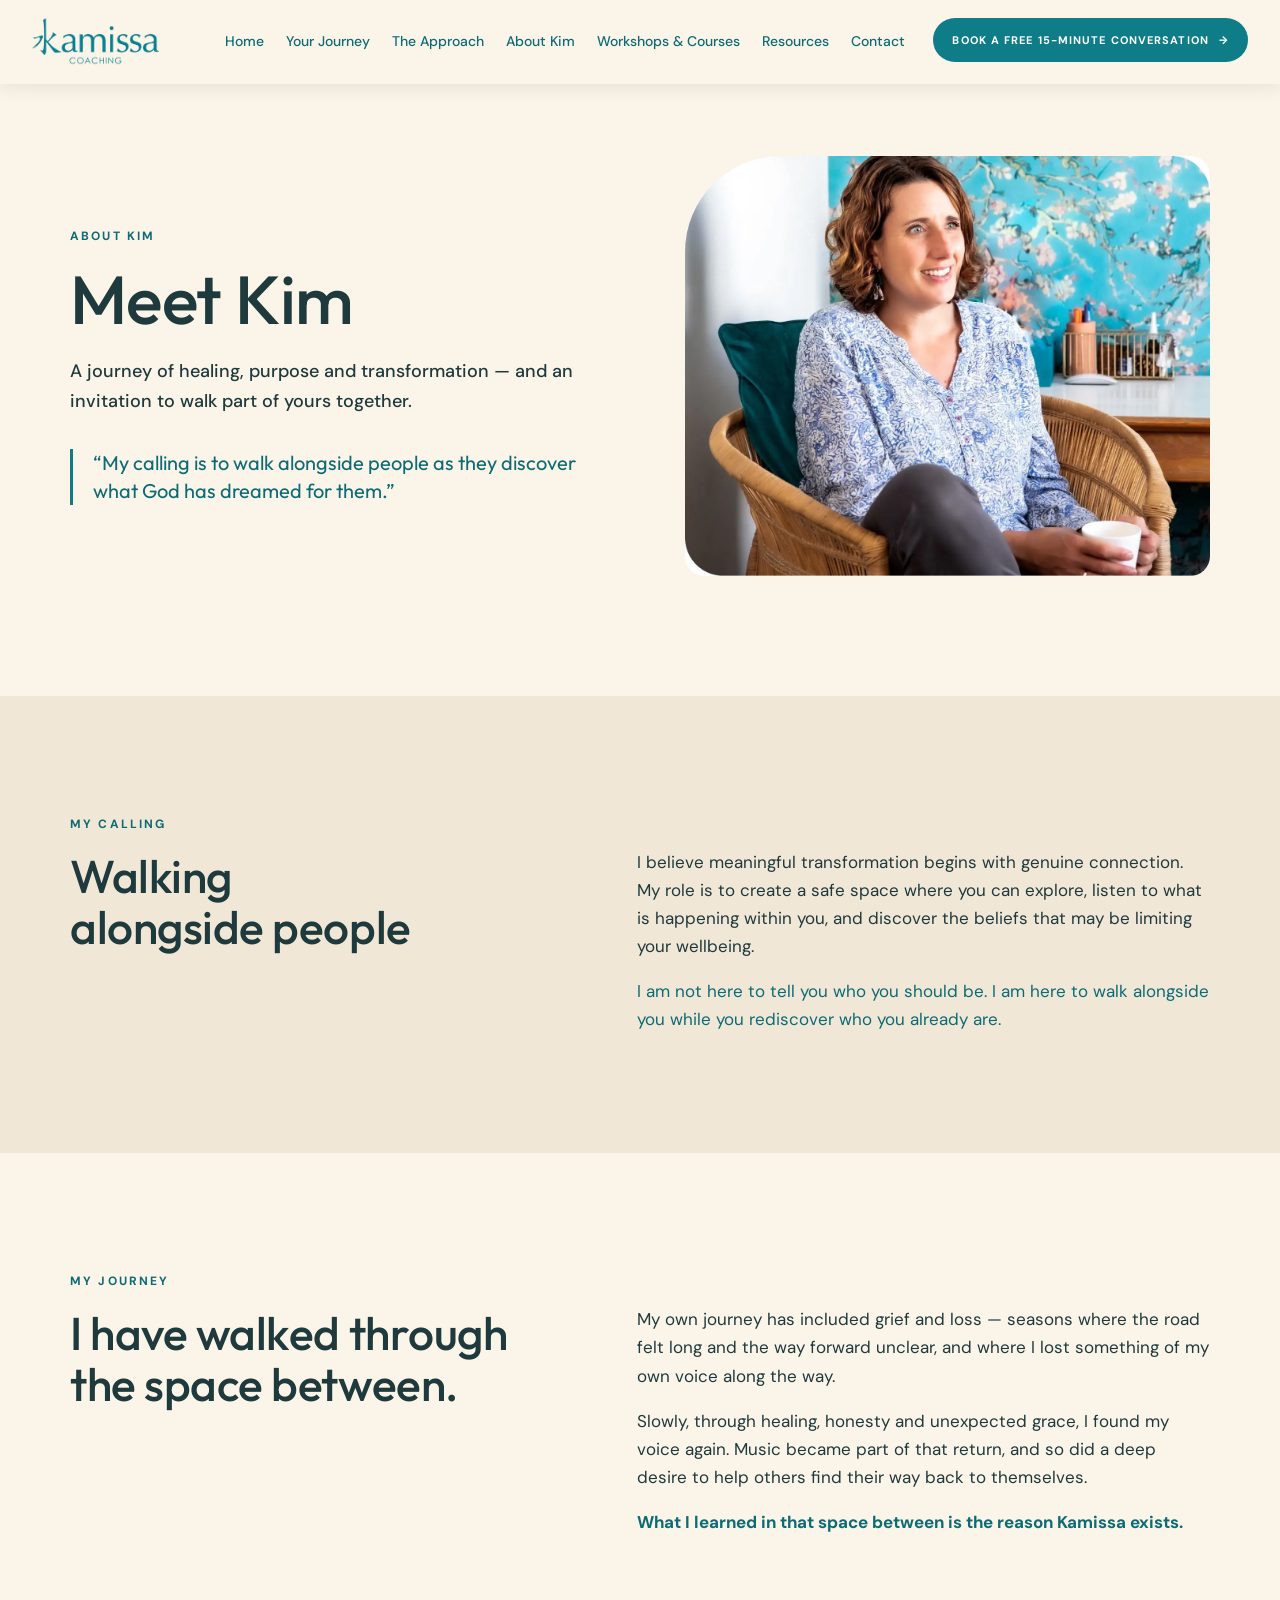
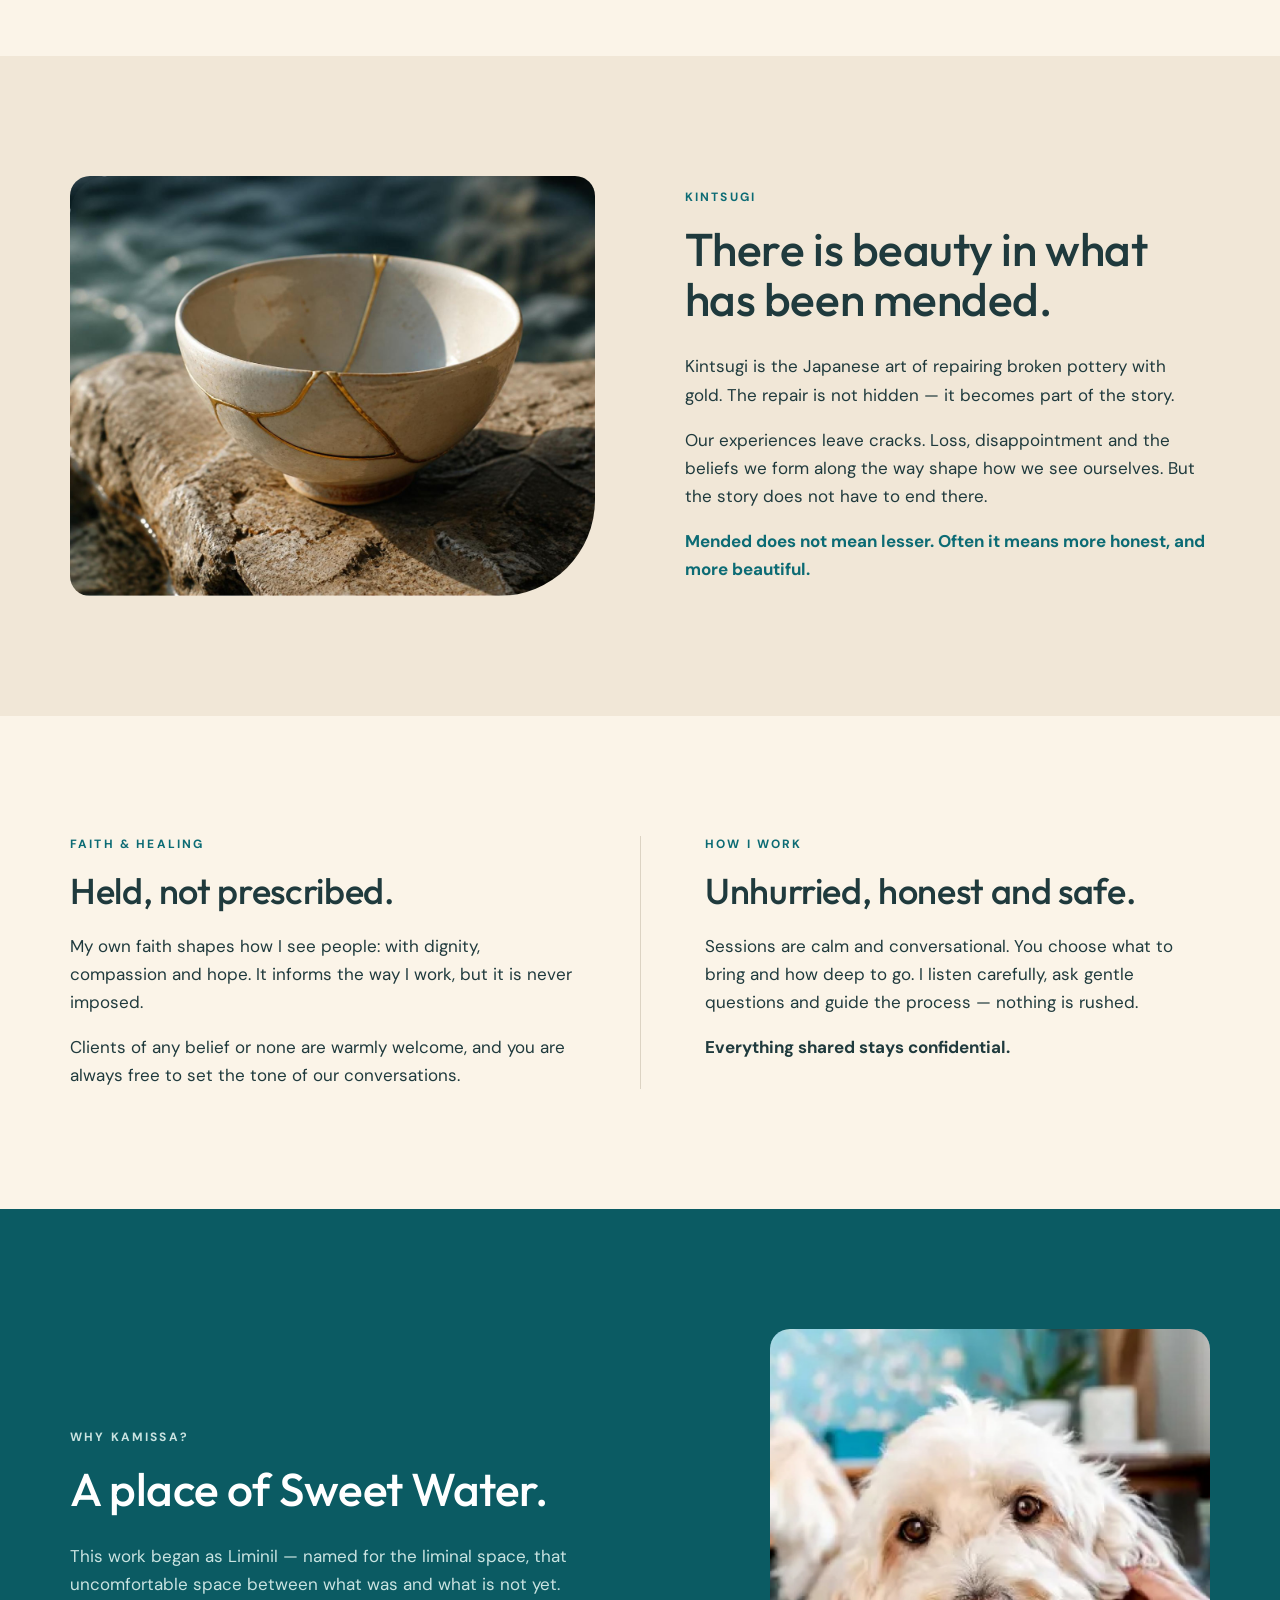
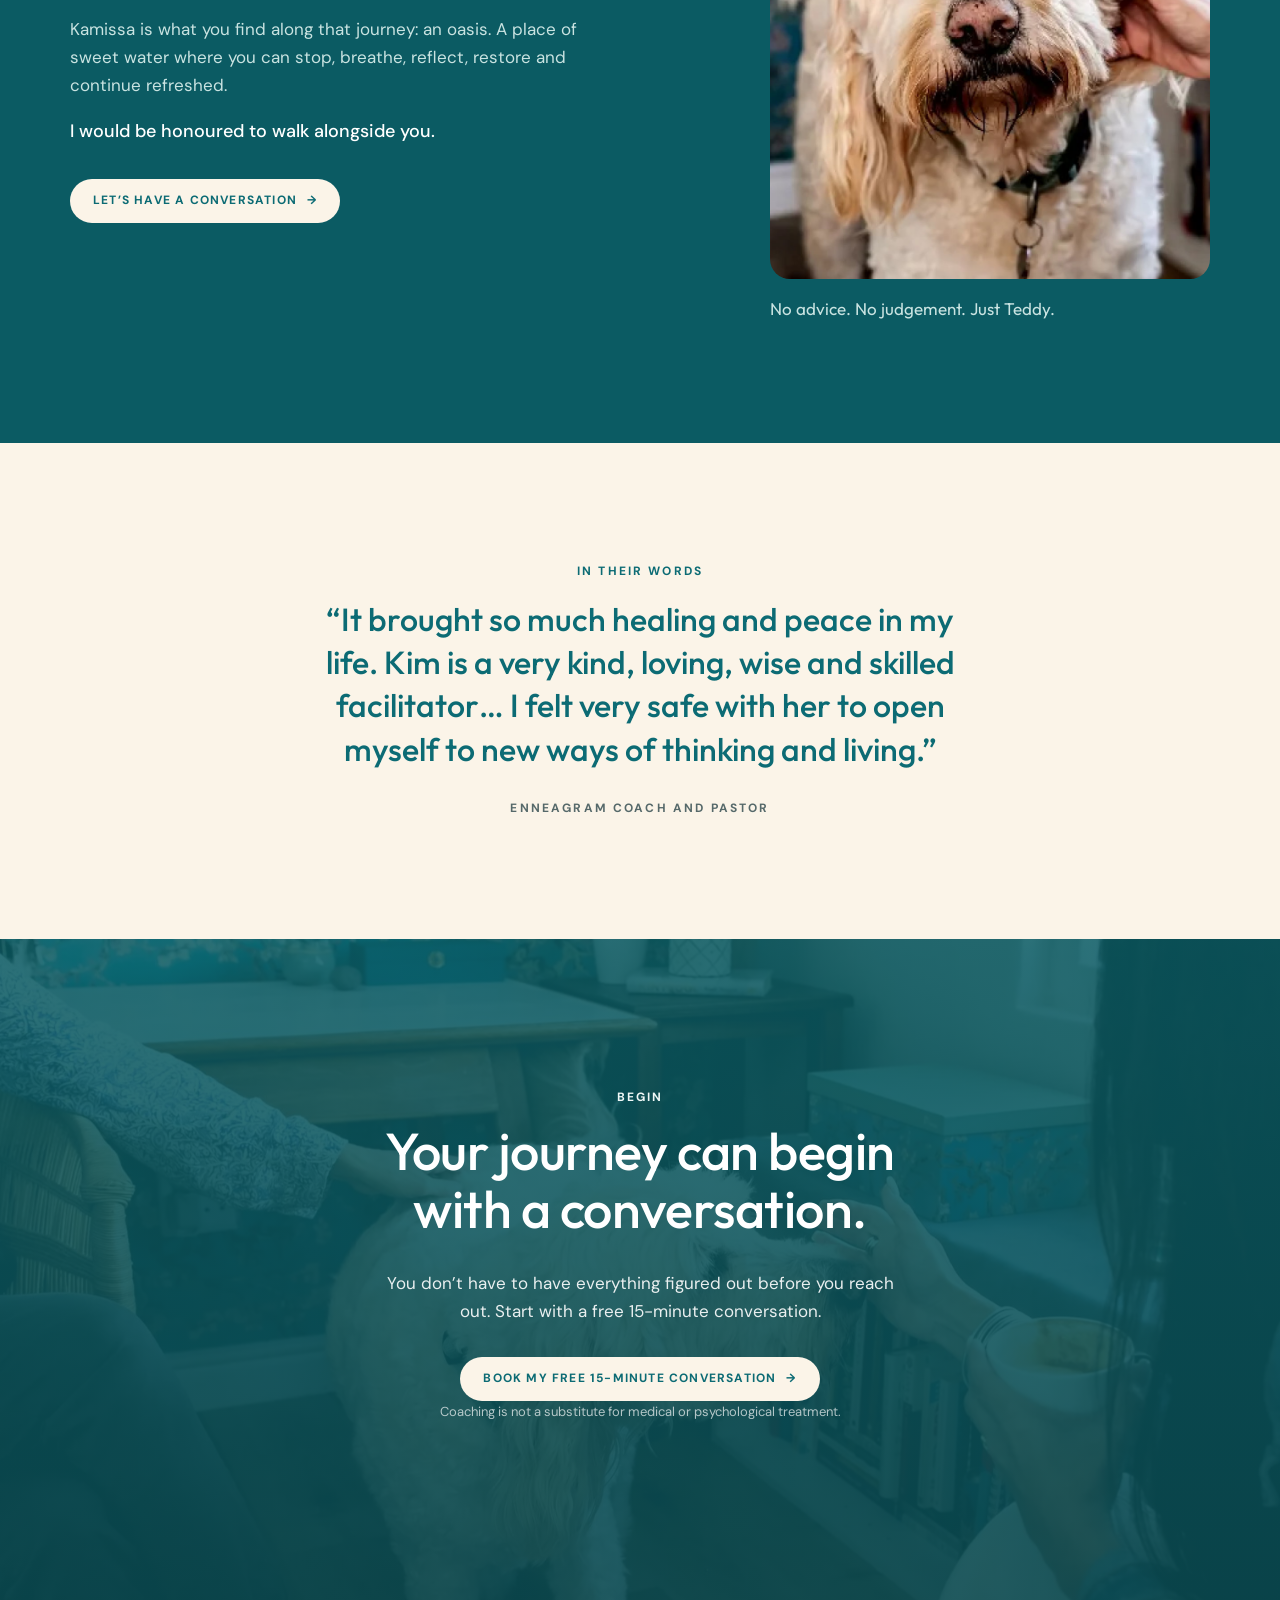
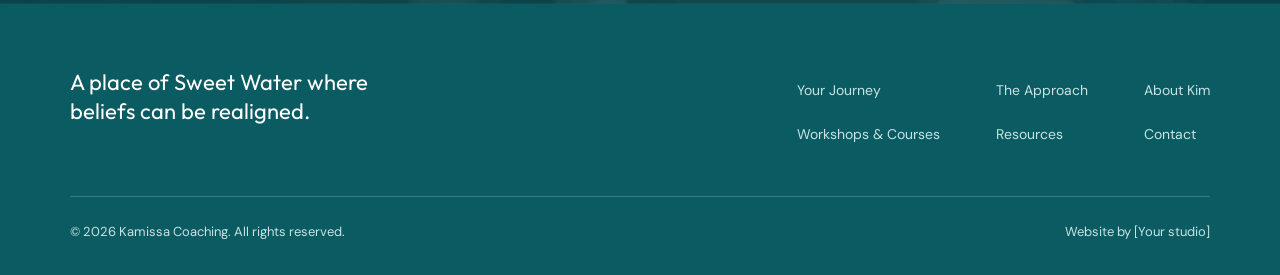
==== about-kim.html @ 9b120ee9 "Build Kamissa Coaching static site Mobile-first static site in plain HTML, CSS and vanilla JS: - ind" ====
<!doctype html>
<html lang="en-ZA">
<head>
  <meta charset="utf-8">
  <meta name="viewport" content="width=device-width, initial-scale=1">
  <title>Meet Kim | Kamissa Coaching</title>
  <meta name="description" content="Meet Kim, founder of Kamissa Coaching: a journey of healing, purpose and transformation, and an invitation to walk part of yours together.">
  <meta name="theme-color" content="#0F7D87">

  <!-- Open Graph (swap og:url and og:image for absolute URLs once the site is live) -->
  <meta property="og:type" content="profile">
  <meta property="og:site_name" content="Kamissa Coaching">
  <meta property="og:title" content="Meet Kim | Kamissa Coaching">
  <meta property="og:description" content="A journey of healing, purpose and transformation, and an invitation to walk part of yours together.">
  <meta property="og:url" content="https://www.example.com/about-kim.html">
  <meta property="og:image" content="https://www.example.com/images/kim-seated.jpg">
  <meta property="og:locale" content="en_ZA">

  <link rel="icon" href="images/favicon.svg" type="image/svg+xml">

  <link rel="preconnect" href="https://fonts.googleapis.com">
  <link rel="preconnect" href="https://fonts.gstatic.com" crossorigin>
  <link rel="stylesheet" href="https://fonts.googleapis.com/css2?family=DM+Sans:opsz,wght@9..40,400;9..40,500;9..40,700&family=Outfit:wght@500;600&display=swap">

  <link rel="stylesheet" href="css/styles.css">
  <script src="js/main.js" defer></script>
</head>
<body>
  <a class="skip-link" href="#main">Skip to content</a>

  <!-- ============ Header (always solid on inner pages) ============ -->
  <header class="site-header site-header--solid" data-header>
    <div class="site-header__inner">
      <a class="logo" href="index.html" aria-label="Kamissa Coaching – home">
        <img class="logo__img" src="images/kamissa-logo.png" alt="Kamissa Coaching" width="600" height="227">
      </a>

      <button class="nav-toggle" type="button" aria-expanded="false" aria-controls="site-nav" data-nav-toggle>
        <span class="visually-hidden">Menu</span>
        <span class="nav-toggle__bars" aria-hidden="true"></span>
      </button>

      <nav class="site-nav" id="site-nav" aria-label="Main" data-nav>
        <ul class="site-nav__list">
          <li><a href="index.html">Home</a></li>
          <li><a href="index.html#journey">Your Journey</a></li>
          <li><a href="qec.html">The Approach</a></li>
          <li><a href="about-kim.html" aria-current="page">About Kim</a></li>
          <li><a href="index.html#workshops">Workshops &amp; Courses</a></li>
          <li><a href="index.html#resources">Resources</a></li>
          <li><a href="#contact">Contact</a></li>
        </ul>
        <a class="btn btn--primary site-nav__cta" href="#book" data-book>Book a free 15-minute conversation <span class="btn__arrow" aria-hidden="true">→</span></a>
      </nav>
    </div>
  </header>

  <main id="main" tabindex="-1">

    <!-- ============ 1. Intro ============ -->
    <section class="section section--cream page-intro" aria-labelledby="page-title">
      <div class="container split split--media-right">
        <figure class="media media--landscape media--corner-tl">
          <img src="images/kim-seated.jpg" alt="Kim, founder of Kamissa Coaching, sitting in a rattan chair and smiling, holding a cup" width="1328" height="1063" fetchpriority="high" decoding="async">
        </figure>
        <div class="split__text">
          <p class="eyebrow">About Kim</p>
          <h1 class="page-title" id="page-title">Meet Kim</h1>
          <p class="text-lead">A journey of healing, purpose and transformation — and an invitation to walk part of yours together.</p>
          <blockquote class="pullquote pullquote--spaced">
            <p>“My calling is to walk alongside people as they discover what God has dreamed for them.”</p>
          </blockquote>
        </div>
      </div>
    </section>

    <!-- ============ 2. My Calling ============ -->
    <section class="section section--sand" id="calling" aria-labelledby="calling-title">
      <div class="container statement reveal">
        <div>
          <p class="eyebrow">My Calling</p>
          <h2 id="calling-title">Walking alongside people</h2>
        </div>
        <div class="statement__body">
          <p>I believe meaningful transformation begins with genuine connection. My role is to create a safe space where you can explore, listen to what is happening within you, and discover the beliefs that may be limiting your wellbeing.</p>
          <p class="text-teal">I am not here to tell you who you should be. I am here to walk alongside you while you rediscover who you already are.</p>
        </div>
      </div>
    </section>

    <!-- ============ 3. My Journey ============ -->
    <section class="section section--cream" id="my-journey" aria-labelledby="my-journey-title">
      <div class="container statement reveal">
        <div>
          <p class="eyebrow">My Journey</p>
          <h2 id="my-journey-title">I have walked through the space between.</h2>
        </div>
        <div class="statement__body">
          <p>My own journey has included grief and loss — seasons where the road felt long and the way forward unclear, and where I lost something of my own voice along the way.</p>
          <p>Slowly, through healing, honesty and unexpected grace, I found my voice again. Music became part of that return, and so did a deep desire to help others find their way back to themselves.</p>
          <p class="text-teal text-strong">What I learned in that space between is the reason Kamissa exists.</p>
        </div>
      </div>
    </section>

    <!-- ============ 4. Kintsugi ============ -->
    <section class="section section--sand" id="kintsugi" aria-labelledby="kintsugi-title">
      <div class="container split">
        <figure class="media media--landscape media--corner-br reveal">
          <img src="images/kintsugi-bowl.jpg" alt="A cream ceramic bowl repaired with golden kintsugi seams, resting on rock" width="1328" height="1063" loading="lazy" decoding="async">
        </figure>
        <div class="split__text reveal">
          <p class="eyebrow">Kintsugi</p>
          <h2 id="kintsugi-title">There is beauty in what has been mended.</h2>
          <p>Kintsugi is the Japanese art of repairing broken pottery with gold. The repair is not hidden — it becomes part of the story.</p>
          <p>Our experiences leave cracks. Loss, disappointment and the beliefs we form along the way shape how we see ourselves. But the story does not have to end there.</p>
          <p class="text-teal text-strong">Mended does not mean lesser. Often it means more honest, and more beautiful.</p>
        </div>
      </div>
    </section>

    <!-- ============ 5. Faith & Healing / How I Work ============ -->
    <section class="section section--cream" id="how-i-work" aria-label="Faith and how I work">
      <div class="container duo">
        <article class="duo__item reveal" aria-labelledby="faith-title">
          <p class="eyebrow">Faith &amp; Healing</p>
          <h2 id="faith-title">Held, not prescribed.</h2>
          <p>My own faith shapes how I see people: with dignity, compassion and hope. It informs the way I work, but it is never imposed.</p>
          <p>Clients of any belief or none are warmly welcome, and you are always free to set the tone of our conversations.</p>
        </article>
        <article class="duo__item reveal" aria-labelledby="work-title">
          <p class="eyebrow">How I Work</p>
          <h2 id="work-title">Unhurried, honest and safe.</h2>
          <p>Sessions are calm and conversational. You choose what to bring and how deep to go. I listen carefully, ask gentle questions and guide the process — nothing is rushed.</p>
          <p class="text-strong">Everything shared stays confidential.</p>
        </article>
      </div>
    </section>

    <!-- ============ 6. Why Kamissa? ============ -->
    <section class="section section--teal-dark" id="why-kamissa" aria-labelledby="why-title">
      <div class="container split split--media-right">
        <figure class="teddy-figure reveal">
          <div class="media media--portrait">
            <img src="images/teddy.jpg" alt="Teddy, a calm cream-coloured Goldendoodle" width="1200" height="1232" loading="lazy" decoding="async">
          </div>
          <figcaption>No advice. No judgement. Just Teddy.</figcaption>
        </figure>
        <div class="split__text reveal">
          <p class="eyebrow eyebrow--light">Why Kamissa?</p>
          <h2 id="why-title">A place of Sweet Water.</h2>
          <p>This work began as Liminil — named for the liminal space, that uncomfortable space between what was and what is not yet.</p>
          <p>Kamissa is what you find along that journey: an oasis. A place of sweet water where you can stop, breathe, reflect, restore and continue refreshed.</p>
          <p class="text-lead">I would be honoured to walk alongside you.</p>
          <a class="btn btn--secondary" href="#book" data-book>Let’s have a conversation <span class="btn__arrow" aria-hidden="true">→</span></a>
        </div>
      </div>
    </section>

    <!-- ============ 7. Testimonials ============ -->
    <section class="section section--cream" id="testimonials" aria-labelledby="testimonials-title">
      <div class="container container--narrow testimonials reveal" data-testimonials>
        <h2 class="eyebrow" id="testimonials-title">In their words</h2>
        <figure class="testimonial">
          <blockquote>
            <p>“It brought so much healing and peace in my life. Kim is a very kind, loving, wise and skilled facilitator… I felt very safe with her to open myself to new ways of thinking and living.”</p>
          </blockquote>
          <figcaption>Enneagram coach and pastor</figcaption>
        </figure>
      </div>
    </section>

    <!-- ============ 8. Final CTA ============ -->
    <section class="cta" id="contact" aria-labelledby="cta-title">
      <div class="cta__bg">
        <img src="images/cta-bg.jpg" alt="" width="3840" height="1570" loading="lazy" decoding="async">
      </div>
      <div class="container container--narrow cta__content reveal" id="book">
        <p class="eyebrow eyebrow--light">Begin</p>
        <h2 id="cta-title">Your journey can begin with a conversation.</h2>
        <p>You don’t have to have everything figured out before you reach out. Start with a free 15-minute conversation.</p>
        <a class="btn btn--secondary" href="#book" data-book>Book my free 15-minute conversation <span class="btn__arrow" aria-hidden="true">→</span></a>
        <p class="cta__note">Coaching is not a substitute for medical or psychological treatment.</p>
      </div>
    </section>
  </main>

  <!-- ============ Footer ============ -->
  <footer class="site-footer">
    <div class="container">
      <div class="site-footer__top">
        <p class="site-footer__tagline">A place of Sweet Water where beliefs can be realigned.</p>
        <nav class="site-footer__nav" aria-label="Footer">
          <ul>
            <li><a href="index.html#journey">Your Journey</a></li>
            <li><a href="index.html#workshops">Workshops &amp; Courses</a></li>
          </ul>
          <ul>
            <li><a href="qec.html">The Approach</a></li>
            <li><a href="index.html#resources">Resources</a></li>
          </ul>
          <ul>
            <li><a href="about-kim.html" aria-current="page">About Kim</a></li>
            <li><a href="#contact">Contact</a></li>
          </ul>
        </nav>
      </div>
      <div class="site-footer__bottom">
        <p>© 2026 Kamissa Coaching. All rights reserved.</p>
        <p>Website by [Your studio]</p>
      </div>
    </div>
  </footer>
</body>
</html>
---- css/styles.css ----
/* ==========================================================================
   Kamissa Coaching – styles
   Mobile-first. Breakpoints: 640px (sm), 900px (md), 1200px (lg).
   ========================================================================== */

/* ---------- 1. Design tokens ---------- */
:root {
  /* Brand */
  --teal: #0F7D87;
  --teal-dark: #0B5B63;
  --teal-deep: #0A4A51;
  --teal-ink: #0C6B74;        /* teal for text on light backgrounds (AA on cream + sand) */
  --cream: #FBF4E8;
  --sand: #F1E7D7;
  --sand-line: #DCD3C3;
  --ink: #1F3A3D;
  --muted: #56696A;           /* darkened from #6B7F80 to pass AA on cream + sand */
  --white: #FFFFFF;
  --on-teal: #EFF8F7;         /* softer white that still passes AA on --teal */
  --on-dark: #C9E3E1;         /* pale text on --teal-dark / --teal-deep */

  /* Type */
  --font-head: "Outfit", system-ui, sans-serif;
  --font-body: "DM Sans", system-ui, sans-serif;
  --fs-body: 1rem;
  --fs-small: 0.875rem;
  --fs-h1: clamp(2.375rem, 1.5rem + 4vw, 4.25rem);
  --fs-h2: clamp(1.875rem, 1.4rem + 2vw, 2.875rem);
  --fs-h3: 1.25rem;

  /* Layout */
  --max-w: 1140px;
  --gutter: 20px;
  --section-y: 72px;
  --header-h: 72px;
  --radius: 20px;
  --radius-xl: 96px;

  --shadow: 0 6px 24px rgb(15 52 56 / 0.08);
  --ease: cubic-bezier(0.22, 0.61, 0.36, 1);
}

@media (min-width: 640px) {
  :root { --gutter: 32px; --fs-body: 1.0625rem; }
}
@media (min-width: 900px) {
  :root { --section-y: 104px; --header-h: 84px; }
}
@media (min-width: 1200px) {
  :root { --section-y: 120px; }
}

/* ---------- 2. Base ---------- */
*,
*::before,
*::after { box-sizing: border-box; }

html {
  -webkit-text-size-adjust: 100%;
  scroll-padding-top: var(--header-h);
}
@media (prefers-reduced-motion: no-preference) {
  html { scroll-behavior: smooth; }
}

body {
  margin: 0;
  background: var(--cream);
  color: var(--ink);
  font-family: var(--font-body);
  font-size: var(--fs-body);
  line-height: 1.65;
  -webkit-font-smoothing: antialiased;
  overflow-x: hidden;
}
body.is-locked { overflow: hidden; }

h1, h2, h3, p, ol, ul, figure, blockquote { margin: 0; }
ol, ul { padding: 0; list-style: none; }

h1, h2, h3 {
  font-family: var(--font-head);
  font-weight: 500;
  line-height: 1.1;
  letter-spacing: -0.01em;
}
h2 { font-size: var(--fs-h2); margin-bottom: 0.6em; text-wrap: balance; }
h3 { font-size: var(--fs-h3); font-weight: 600; }

p + p { margin-top: 1em; }

img { display: block; max-width: 100%; height: auto; }

a { color: inherit; }

:focus-visible {
  outline: 3px solid var(--teal);
  outline-offset: 3px;
  border-radius: 4px;
}
.section--teal :focus-visible,
.section--teal-dark :focus-visible,
.hero :focus-visible,
.cta :focus-visible,
.site-footer :focus-visible { outline-color: var(--cream); }

main:focus { outline: none; }

.visually-hidden {
  position: absolute;
  width: 1px; height: 1px;
  overflow: hidden;
  clip: rect(0 0 0 0);
  white-space: nowrap;
}

.skip-link {
  position: absolute;
  top: 8px; left: 8px;
  z-index: 100;
  padding: 12px 18px;
  background: var(--teal-deep);
  color: var(--white);
  border-radius: 999px;
  transform: translateY(-160%);
  transition: transform 0.2s var(--ease);
}
.skip-link:focus { transform: none; }

/* ---------- 3. Layout helpers ---------- */
.container {
  width: min(100% - 2 * var(--gutter), var(--max-w));
  margin-inline: auto;
}
.container--narrow { max-width: 780px; }

.section { padding-block: var(--section-y); }
.section--cream { background: var(--cream); }
.section--sand { background: var(--sand); }
.section--teal { background: var(--teal); color: var(--white); }
.section--teal-dark { background: var(--teal-dark); color: var(--white); }
.section--teal p,
.section--teal li { color: var(--on-teal); }
.section--teal-dark p { color: var(--on-dark); }

/* Two-column split; stacks on mobile with the media first */
.split {
  display: grid;
  gap: 44px;
  align-items: center;
}
.split__text { max-width: 520px; }
.split__text > .btn { margin-top: 32px; }

@media (min-width: 900px) {
  .split { grid-template-columns: 1fr 1fr; gap: clamp(56px, 7vw, 104px); }
  .split--media-right > :first-child { order: 2; }
  .split--even { align-items: start; }
}

.section-head { margin-bottom: 48px; }
.section-head h2 { margin-bottom: 0; }
.section-head__aside { margin-top: 16px; color: var(--teal-ink); max-width: 320px; }
@media (min-width: 900px) {
  .section-head { margin-bottom: 64px; }
  .section-head--split {
    display: flex;
    justify-content: space-between;
    align-items: flex-end;
    gap: 40px;
  }
  .section-head__aside { margin-top: 0; text-align: right; }
}

/* ---------- 4. Typography helpers ---------- */
.eyebrow {
  display: block;
  margin-bottom: 18px;
  font-family: var(--font-body);
  font-size: 0.75rem;
  font-weight: 700;
  line-height: 1.4;
  letter-spacing: 0.18em;
  text-transform: uppercase;
  color: var(--teal-ink);
}
.section--teal .eyebrow--light,
.eyebrow--light { color: var(--on-teal); }
.section--teal-dark .eyebrow--light { color: var(--on-dark); }

.text-strong { font-weight: 700; }
.text-teal { color: var(--teal-ink); }
.text-lead { font-size: 1.125rem; font-weight: 500; }
.section--teal-dark .text-lead,
.section--teal-dark .text-strong { color: var(--white); }

/* ---------- 5. Buttons ---------- */
.btn {
  display: inline-flex;
  align-items: center;
  justify-content: center;
  gap: 10px;
  min-height: 44px;
  padding: 12px 22px;
  border: 1px solid transparent;
  border-radius: 999px;
  font-family: var(--font-body);
  font-size: 0.75rem;
  font-weight: 700;
  line-height: 1.3;
  letter-spacing: 0.1em;
  text-transform: uppercase;
  text-decoration: none;
  text-align: center;
  transition: background-color 0.2s var(--ease), color 0.2s var(--ease), box-shadow 0.2s var(--ease);
}
.btn__arrow { transition: transform 0.2s var(--ease); }
.btn:hover .btn__arrow { transform: translateX(3px); }

.btn--primary { background: var(--teal); color: var(--white); }
.btn--primary:hover { background: var(--teal-dark); }

.btn--secondary { background: var(--cream); color: var(--teal-ink); }
.btn--secondary:hover { background: var(--white); box-shadow: var(--shadow); }

.btn-row { display: flex; flex-wrap: wrap; gap: 12px; }

/* ---------- 6. Media / image placeholders ---------- */
.media {
  position: relative;
  overflow: hidden;
  border-radius: var(--radius);
  background: linear-gradient(135deg, var(--sand-line), #c9d9d6);
}
.media img { width: 100%; height: 100%; object-fit: cover; }
.media--portrait { aspect-ratio: 4 / 5; }
.media--landscape { aspect-ratio: 5 / 4; }
.media--wide { aspect-ratio: 4 / 3; }
.media--square { aspect-ratio: 1; }
.media--corner-tl { border-top-left-radius: var(--radius-xl); }
.media--corner-br { border-bottom-right-radius: var(--radius-xl); }
.media--corner-bl { border-bottom-left-radius: var(--radius-xl); }
.media--mono img { filter: grayscale(1); }

/* JS adds .is-missing when an image file isn't there yet */
.is-missing > img { visibility: hidden; }
.media.is-missing::after {
  content: attr(data-missing);
  position: absolute;
  inset: 0;
  display: grid;
  place-items: center;
  padding: 16px;
  font-size: var(--fs-small);
  color: var(--teal-deep);
  opacity: 0.6;
}

/* ---------- 7. Header & navigation ---------- */
.site-header {
  position: fixed;
  inset: 0 0 auto;
  z-index: 50;
  color: var(--white);
  transition: background-color 0.3s var(--ease), box-shadow 0.3s var(--ease), color 0.3s var(--ease);
}
.site-header.is-solid,
.site-header--solid,
.site-header.is-open {
  background: var(--cream);
  color: var(--teal-ink);
  box-shadow: 0 2px 18px rgb(15 52 56 / 0.1);
}

.site-header__inner {
  display: flex;
  align-items: center;
  justify-content: space-between;
  gap: 24px;
  height: var(--header-h);
  width: min(100% - 2 * var(--gutter), 1280px);
  margin-inline: auto;
}

.logo {
  display: inline-flex;
  align-items: center;
  min-height: 44px;
  flex-shrink: 0;
}
.logo__img {
  width: auto;
  height: 40px;
  transition: filter 0.3s var(--ease);
}
/* White logo while the header is transparent over the home hero */
.site-header:not(.is-solid, .is-open, .site-header--solid) .logo__img {
  filter: brightness(0) invert(1);
}
@media (min-width: 900px) {
  .logo__img { height: 48px; }
}

/* Toggle (mobile) */
.nav-toggle {
  display: grid;
  place-items: center;
  width: 48px;
  height: 48px;
  margin-right: -8px;
  padding: 0;
  border: 0;
  background: none;
  color: inherit;
  cursor: pointer;
}
.nav-toggle__bars,
.nav-toggle__bars::before,
.nav-toggle__bars::after {
  display: block;
  width: 24px;
  height: 2px;
  border-radius: 2px;
  background: currentColor;
  transition: transform 0.25s var(--ease), background-color 0.25s;
}
.nav-toggle__bars { position: relative; }
.nav-toggle__bars::before,
.nav-toggle__bars::after { content: ""; position: absolute; left: 0; }
.nav-toggle__bars::before { top: -7px; }
.nav-toggle__bars::after { top: 7px; }
.nav-toggle[aria-expanded="true"] .nav-toggle__bars { background: transparent; }
.nav-toggle[aria-expanded="true"] .nav-toggle__bars::before { transform: translateY(7px) rotate(45deg); }
.nav-toggle[aria-expanded="true"] .nav-toggle__bars::after { transform: translateY(-7px) rotate(-45deg); }

/* Mobile menu panel */
.site-nav {
  position: fixed;
  inset: var(--header-h) 0 0;
  display: flex;
  flex-direction: column;
  gap: 28px;
  padding: 24px var(--gutter) 40px;
  overflow-y: auto;
  background: var(--cream);
  color: var(--ink);
  visibility: hidden;
  opacity: 0;
  transform: translateY(-12px);
  transition: opacity 0.25s var(--ease), transform 0.25s var(--ease), visibility 0s 0.25s;
}
.site-nav.is-open {
  visibility: visible;
  opacity: 1;
  transform: none;
  transition: opacity 0.25s var(--ease), transform 0.25s var(--ease);
}
.site-nav__list a {
  display: block;
  padding: 14px 0;
  border-bottom: 1px solid var(--sand-line);
  font-family: var(--font-head);
  font-size: 1.375rem;
  font-weight: 500;
  text-decoration: none;
}
.site-nav__list a:hover { color: var(--teal-ink); }
.site-nav__cta { align-self: flex-start; }

/* Desktop nav needs ~1180px for seven links + CTA, so it switches at 1280px */
@media (min-width: 1280px) {
  .nav-toggle { display: none; }

  .site-nav {
    position: static;
    flex-direction: row;
    align-items: center;
    gap: 28px;
    padding: 0;
    overflow: visible;
    background: none;
    color: inherit;
    visibility: visible;
    opacity: 1;
    transform: none;
    transition: none;
  }
  .site-nav__list { display: flex; gap: 22px; }
  .site-nav__list a {
    position: relative;
    padding: 12px 0;
    border: 0;
    font-family: var(--font-body);
    font-size: 0.875rem;
    white-space: nowrap;
  }
  .site-nav__list a::after {
    content: "";
    position: absolute;
    left: 0; right: 0; bottom: 8px;
    height: 1px;
    background: currentColor;
    transform: scaleX(0);
    transition: transform 0.2s var(--ease);
  }
  .site-nav__list a:hover { color: inherit; }
  .site-nav__list a:hover::after { transform: scaleX(1); }
  .site-nav__cta { padding-inline: 18px; font-size: 0.6875rem; white-space: nowrap; }
}

/* ---------- 8. Hero ---------- */
.hero {
  position: relative;
  isolation: isolate;
  display: flex;
  align-items: flex-end;
  min-height: max(85svh, 600px);
  padding: calc(var(--header-h) + 40px) 0 64px;
  color: var(--white);
  background: var(--teal-deep);
}
.hero__bg { position: absolute; inset: 0; z-index: -1; }
.hero__bg img { width: 100%; height: 100%; object-fit: cover; object-position: 60% center; }
.hero__bg::after {
  content: "";
  position: absolute;
  inset: 0;
  background: linear-gradient(to top, rgb(10 74 81 / 0.94) 0%, rgb(10 74 81 / 0.72) 50%, rgb(10 74 81 / 0.35) 100%);
}
.hero__content > * { max-width: 600px; }
.hero__title { font-size: var(--fs-h1); margin-bottom: 24px; text-wrap: balance; }
.hero__lead { font-weight: 700; color: var(--white); }
.hero__body { margin-top: 12px; margin-bottom: 32px; color: rgb(255 255 255 / 0.88); }

@media (min-width: 900px) {
  .hero {
    align-items: center;
    min-height: clamp(640px, 100svh, 920px);
    padding-bottom: 80px;
  }
  .hero__bg::after {
    background: linear-gradient(100deg, rgb(10 74 81 / 0.9) 0%, rgb(10 74 81 / 0.6) 45%, rgb(10 74 81 / 0.1) 80%);
  }
  .hero__title { max-width: 640px; }
}

/* ---------- 9. Oasis ---------- */
.oasis__media { position: relative; margin-bottom: 28px; max-width: 460px; }
.oasis__caption {
  position: absolute;
  right: 16px;
  bottom: -28px;
  max-width: 190px;
  padding: 18px 20px;
  border-radius: 14px;
  background: var(--teal-dark);
  color: var(--white);
  font-family: var(--font-head);
  font-size: 1rem;
  line-height: 1.3;
  box-shadow: var(--shadow);
}
@media (min-width: 900px) {
  .split--oasis { grid-template-columns: 5fr 6fr; }
  .oasis__media { margin-bottom: 0; }
  .oasis__caption { right: -32px; }
}

/* ---------- 10. Recognition ---------- */
.section--teal h2,
.section--teal-dark h2 { color: var(--white); }

.question-list { counter-reset: q; }
.question-list li {
  position: relative;
  padding: 22px 0 22px 44px;
  border-top: 1px solid rgb(255 255 255 / 0.22);
  font-family: var(--font-head);
  font-size: 1.125rem;
  line-height: 1.4;
  color: var(--white);
  counter-increment: q;
}
.question-list li:last-child { border-bottom: 1px solid rgb(255 255 255 / 0.22); }
.question-list li::before {
  content: counter(q, decimal-leading-zero);
  position: absolute;
  left: 0;
  top: 22px;
  font-family: var(--font-body);
  font-size: 0.75rem;
  font-weight: 700;
  letter-spacing: 0.1em;
  color: var(--on-teal);
}
@media (min-width: 900px) {
  .split--recognition { grid-template-columns: 5fr 6fr; align-items: center; }
  .split--recognition h2 { max-width: 440px; }
}

/* ---------- 11. Journey ---------- */
.journey { display: grid; }
.journey__step { padding: 32px 0; border-top: 1px solid var(--sand-line); }
.journey__step:last-child { border-bottom: 1px solid var(--sand-line); }
.journey__num {
  display: block;
  margin-bottom: 20px;
  font-family: var(--font-head);
  font-size: 2.5rem;
  font-weight: 500;
  line-height: 1;
  color: var(--teal);
  opacity: 0.4;
}
.journey__step h3 { font-size: 1.5rem; margin-bottom: 10px; }
.journey__tag { color: var(--teal-ink); font-weight: 500; }
.journey__step p:not(.journey__tag) { color: var(--muted); }

@media (min-width: 900px) {
  .journey { grid-template-columns: repeat(3, 1fr); align-items: start; }
  .journey__step,
  .journey__step:last-child {
    padding: 40px clamp(24px, 3vw, 40px) 48px;
    border: 0;
    border-left: 1px solid var(--sand-line);
  }
  .journey__step:first-child { border-left: 0; padding-left: 0; }
  .journey__step:last-child { padding-right: 0; }
  .journey__step--raised {
    position: relative;
    margin-top: -28px;
    padding-top: 68px;
    background: var(--sand);
    border-left-color: transparent;
    border-radius: 0 0 var(--radius) var(--radius);
  }
  .journey__step--raised::before {
    content: "";
    position: absolute;
    inset: 0 0 auto;
    height: 10px;
    background: var(--sand-line);
  }
  .journey__step--raised + .journey__step { border-left-color: transparent; }
}

/* ---------- 12. Subconscious ---------- */
.layers { display: grid; gap: 36px; position: relative; }
.layers::before {
  content: "";
  position: absolute;
  left: 23px;
  top: 24px;
  bottom: 24px;
  border-left: 2px dotted var(--teal);
  opacity: 0.6;
}
.layers li {
  position: relative;
  display: flex;
  align-items: center;
  gap: 20px;
  font-family: var(--font-head);
  font-size: 1.25rem;
  color: var(--teal-ink);
}
.layers__num {
  display: grid;
  place-items: center;
  flex-shrink: 0;
  width: 48px;
  height: 48px;
  border-radius: 50%;
  background: var(--teal);
  color: var(--white);
  font-family: var(--font-body);
  font-size: 0.8125rem;
  font-weight: 700;
}
@media (min-width: 900px) {
  .layers { gap: 56px; align-self: center; justify-self: center; }
}

/* ---------- 13. Approach ---------- */
.approach__intro { max-width: 760px; margin-bottom: 48px; }
.steps {
  display: grid;
  margin-bottom: 40px;
  padding: 8px 24px;
  border-radius: var(--radius);
  background: var(--teal-deep);
}
.steps li { padding: 24px 0; border-top: 1px solid rgb(255 255 255 / 0.15); }
.steps li:first-child { border-top: 0; }
.steps__num {
  display: block;
  margin-bottom: 14px;
  font-family: var(--font-head);
  font-size: 1.75rem;
  line-height: 1;
  color: var(--white);
}
.steps h3 { margin-bottom: 6px; font-size: 1.0625rem; color: var(--white); }
.section--teal .steps p { color: var(--on-dark); font-size: 0.9375rem; }

@media (min-width: 640px) {
  .steps { grid-template-columns: 1fr 1fr; padding: 0; }
  .steps li { padding: 28px; border-top: 0; }
  .steps li:nth-child(even) { border-left: 1px solid rgb(255 255 255 / 0.15); }
  .steps li:nth-child(n + 3) { border-top: 1px solid rgb(255 255 255 / 0.15); }
}
@media (min-width: 900px) {
  .steps { grid-template-columns: repeat(4, 1fr); }
  .steps li:nth-child(n) { border-top: 0; border-left: 1px solid rgb(255 255 255 / 0.15); }
  .steps li:first-child { border-left: 0; }
}

/* ---------- 14. About ---------- */
.pullquote {
  margin: 8px 0 24px;
  padding-left: 20px;
  border-left: 3px solid var(--teal);
  font-family: var(--font-head);
  font-size: 1.25rem;
  line-height: 1.4;
  color: var(--teal-ink);
}

/* ---------- 15. Testimonials ---------- */
.testimonials { text-align: center; }
.testimonial blockquote {
  font-family: var(--font-head);
  font-size: clamp(1.375rem, 1.1rem + 1.2vw, 2rem);
  font-weight: 500;
  line-height: 1.35;
  color: var(--teal-ink);
  text-wrap: balance;
}
.testimonial figcaption {
  margin-top: 28px;
  font-size: 0.75rem;
  font-weight: 700;
  letter-spacing: 0.18em;
  text-transform: uppercase;
  color: var(--muted);
}
.testimonials__controls {
  display: flex;
  justify-content: center;
  gap: 12px;
  margin-top: 32px;
}
.testimonials__controls button {
  width: 44px;
  height: 44px;
  border: 1px solid var(--sand-line);
  border-radius: 50%;
  background: transparent;
  color: var(--teal-ink);
  font-size: 1rem;
  cursor: pointer;
}
.testimonials__controls button:hover { background: var(--sand); }

/* ---------- 16. Resources ---------- */
.cards { display: grid; gap: 16px; margin-bottom: 40px; }
.card {
  padding: 28px 24px;
  border: 1px solid var(--sand-line);
  border-radius: 14px;
  background: var(--cream);
}
.card__num {
  display: block;
  margin-bottom: 28px;
  font-size: 0.75rem;
  font-weight: 700;
  letter-spacing: 0.1em;
  color: var(--teal-ink);
}
.card h3 { margin-bottom: 8px; }
.card p { color: var(--muted); font-size: 0.9375rem; }
@media (min-width: 640px) {
  .cards { grid-template-columns: 1fr 1fr; }
}
@media (min-width: 900px) {
  .cards { grid-template-columns: repeat(4, 1fr); gap: 20px; }
}

/* ---------- 17. Final CTA ---------- */
.cta {
  position: relative;
  isolation: isolate;
  padding-block: calc(var(--section-y) * 1.25);
  color: var(--white);
  text-align: center;
  background: var(--teal-dark);
}
.cta__bg { position: absolute; inset: 0; z-index: -1; background: var(--teal-dark); }
.cta__bg img { width: 100%; height: 100%; object-fit: cover; }
.cta__bg::after {
  content: "";
  position: absolute;
  inset: 0;
  background: linear-gradient(rgb(11 91 99 / 0.86), rgb(10 74 81 / 0.9));
}
.cta h2 { font-size: clamp(2rem, 1.4rem + 2.6vw, 3.25rem); color: var(--white); text-wrap: balance; }
.cta__content > p:not(.eyebrow) { max-width: 520px; margin: 0 auto 32px; color: rgb(255 255 255 / 0.9); }
.cta .cta__note { margin: 28px auto 0; font-size: 0.8125rem; opacity: 0.75; }

/* ---------- 18. Footer ---------- */
.site-footer {
  padding: 64px 0 32px;
  background: var(--teal-dark);
  color: var(--on-dark);
  font-size: var(--fs-small);
}
.site-footer__top { display: grid; gap: 40px; padding-bottom: 40px; }
.site-footer__tagline {
  max-width: 340px;
  font-family: var(--font-head);
  font-size: 1.375rem;
  line-height: 1.3;
  color: var(--white);
}
.site-footer__nav { display: grid; grid-template-columns: repeat(auto-fit, minmax(140px, 1fr)); gap: 8px 24px; }
.site-footer__nav a {
  display: inline-flex;
  align-items: center;
  min-height: 44px;
  text-decoration: none;
}
.site-footer__nav a:hover { color: var(--white); text-decoration: underline; }
.site-footer__bottom {
  display: flex;
  flex-wrap: wrap;
  justify-content: space-between;
  gap: 8px 24px;
  padding-top: 24px;
  border-top: 1px solid rgb(255 255 255 / 0.18);
  font-size: 0.8125rem;
}
.site-footer__bottom p + p { margin-top: 0; }

@media (min-width: 900px) {
  .site-footer__top { grid-template-columns: 1fr auto; align-items: start; }
  .site-footer__nav { grid-template-columns: repeat(3, auto); gap: 0 56px; }
}

/* ---------- 19. Inner pages (about-kim.html) ---------- */
.page-intro { padding-top: calc(var(--header-h) + 40px); }
.page-title { font-size: var(--fs-h1); margin-bottom: 20px; }
.pullquote--spaced { margin: 32px 0 0; }

/* Heading on the left, copy on the right */
.statement { display: grid; gap: 8px; }
.statement h2 { margin-bottom: 0; max-width: 460px; }
.statement__body { max-width: 580px; margin-top: 16px; }
@media (min-width: 900px) {
  .statement { grid-template-columns: 5fr 6fr; gap: clamp(56px, 7vw, 104px); }
  .statement__body { margin-top: 0; padding-top: 32px; }
}

/* Two side-by-side text blocks */
.duo { display: grid; gap: 48px; }
.duo__item + .duo__item { padding-top: 48px; border-top: 1px solid var(--sand-line); }
.duo__item h2 { font-size: clamp(1.625rem, 1.3rem + 1.4vw, 2.25rem); }
@media (min-width: 900px) {
  .duo { grid-template-columns: 1fr 1fr; gap: 0; }
  .duo__item { padding-right: clamp(32px, 5vw, 72px); }
  .duo__item + .duo__item {
    padding: 0 0 0 clamp(32px, 5vw, 72px);
    border-top: 0;
    border-left: 1px solid var(--sand-line);
  }
}

.teddy-figure figcaption {
  margin-top: 16px;
  font-family: var(--font-head);
  font-size: 1.0625rem;
  color: var(--on-dark);
}
@media (min-width: 900px) {
  .page-intro { padding-top: calc(var(--header-h) + 72px); }
  .teddy-figure { max-width: 440px; justify-self: end; }
}

/* ---------- 20. QEC page (qec.html) ---------- */
.chips { display: flex; flex-wrap: wrap; gap: 10px; margin-top: 24px; }
.chips li {
  padding: 8px 16px;
  border: 1px solid var(--teal);
  border-radius: 999px;
  color: var(--teal-ink);
  font-size: 0.9375rem;
  font-weight: 500;
}

.quote-card {
  padding: clamp(32px, 5vw, 56px);
  border-radius: var(--radius) var(--radius-xl) var(--radius) var(--radius);
  background: var(--teal-dark);
  color: var(--white);
}
.quote-card blockquote {
  font-family: var(--font-head);
  font-size: clamp(1.5rem, 1.2rem + 1.4vw, 2.25rem);
  font-weight: 500;
  line-height: 1.25;
  text-wrap: balance;
}
.quote-card figcaption {
  margin-top: 24px;
  font-size: 0.75rem;
  font-weight: 700;
  letter-spacing: 0.18em;
  text-transform: uppercase;
  color: var(--on-dark);
}

.steps--detailed li > p + p { margin-top: 0.75em; }
.section--teal .steps__note { font-style: italic; color: var(--white); }
.steps__questions { margin-top: 10px; }
.section--teal .steps__questions li {
  position: relative;
  padding: 4px 0 4px 16px;
  border: 0;
  color: var(--on-dark);
  font-size: 0.9375rem;
}
.steps__questions li::before {
  content: "";
  position: absolute;
  left: 0;
  top: 0.95em;
  width: 6px;
  height: 6px;
  border-radius: 50%;
  background: var(--on-dark);
}

.pullquote__cite {
  margin-top: 8px;
  font-family: var(--font-body);
  font-size: 0.75rem;
  font-weight: 700;
  letter-spacing: 0.18em;
  text-transform: uppercase;
  color: var(--muted);
}
.pullquote--spaced + .btn { margin-top: 32px; }

.testimonial--long blockquote {
  font-size: clamp(1.0625rem, 0.95rem + 0.5vw, 1.3125rem);
  line-height: 1.55;
  text-wrap: pretty;
}

.video {
  overflow: hidden;
  aspect-ratio: 16 / 9;
  border-radius: var(--radius);
  background: var(--teal-deep);
}
.video iframe { display: block; width: 100%; height: 100%; border: 0; }

/* ---------- 21. Reveal on scroll (only when JS + motion allowed) ---------- */
@media (prefers-reduced-motion: no-preference) {
  .js-reveal .reveal {
    opacity: 0;
    transform: translateY(24px);
    transition: opacity 0.7s var(--ease), transform 0.7s var(--ease);
  }
  .js-reveal .reveal.is-visible { opacity: 1; transform: none; }
}
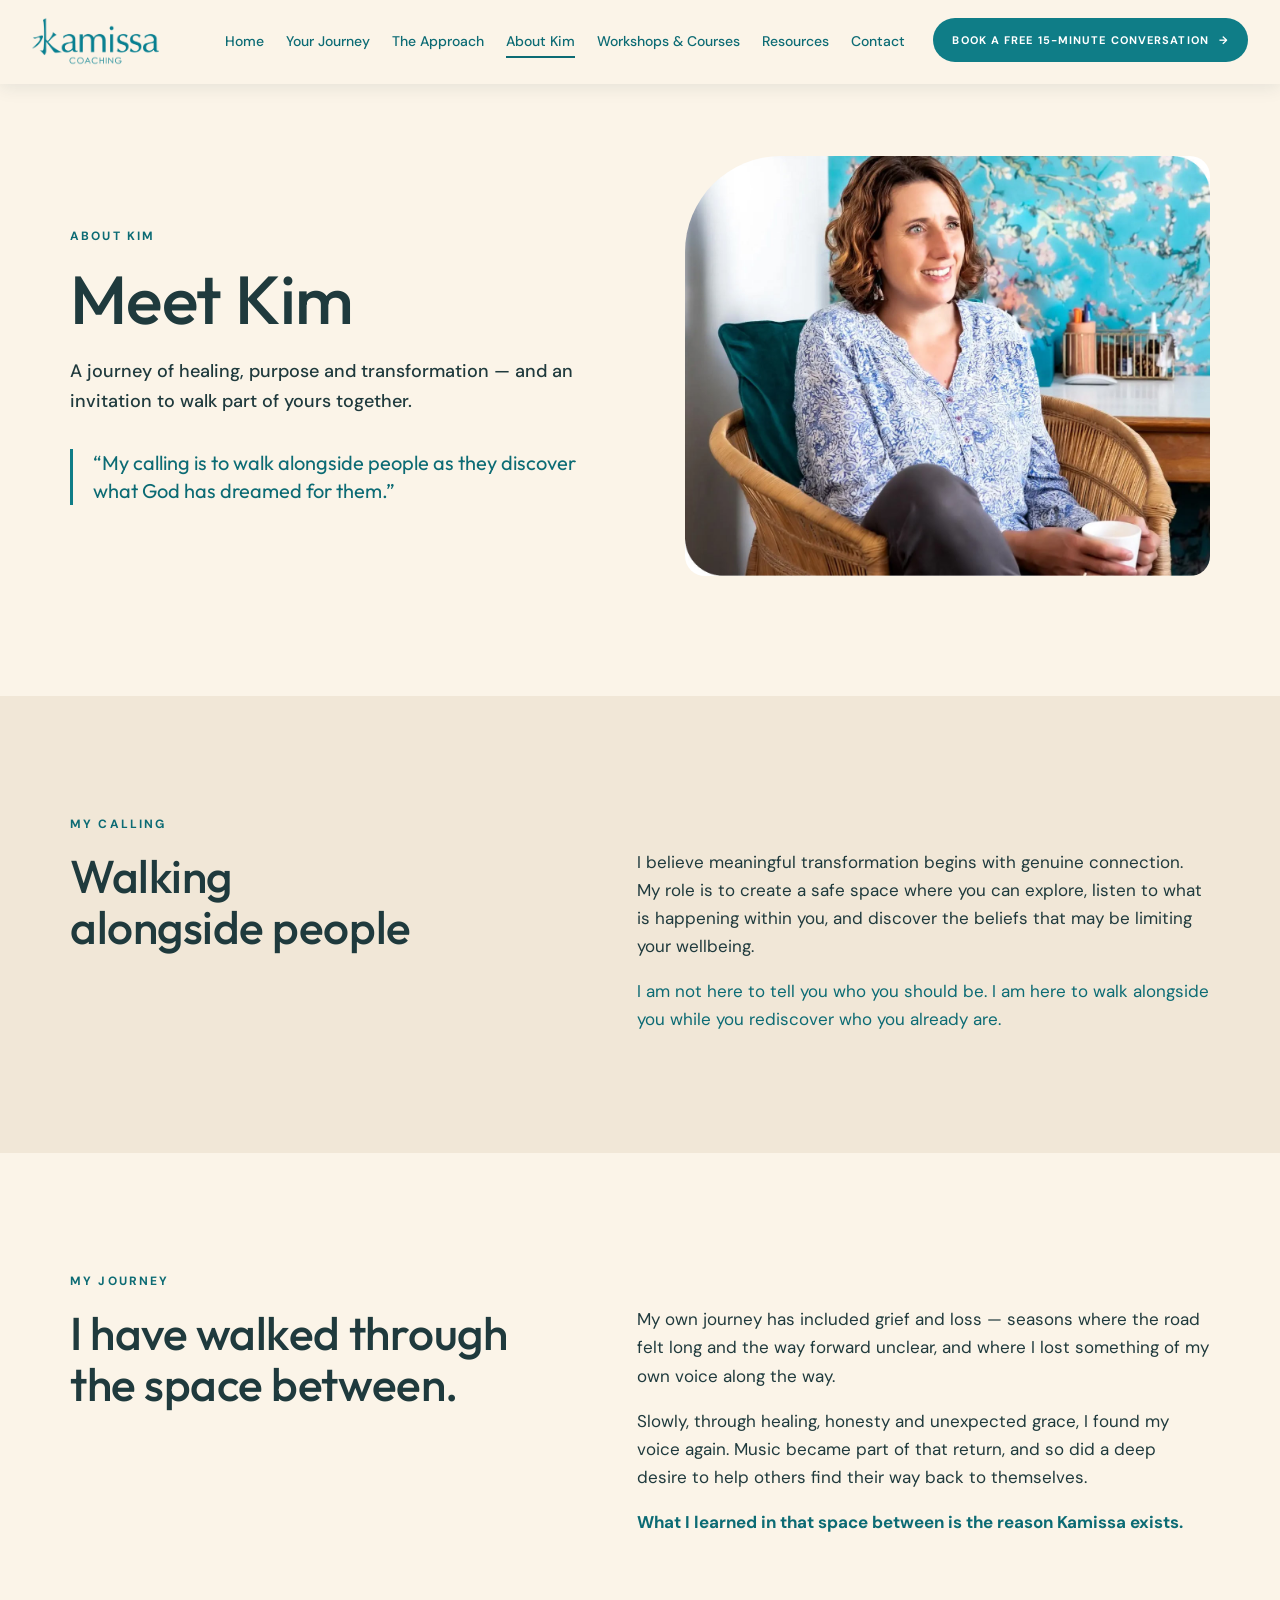
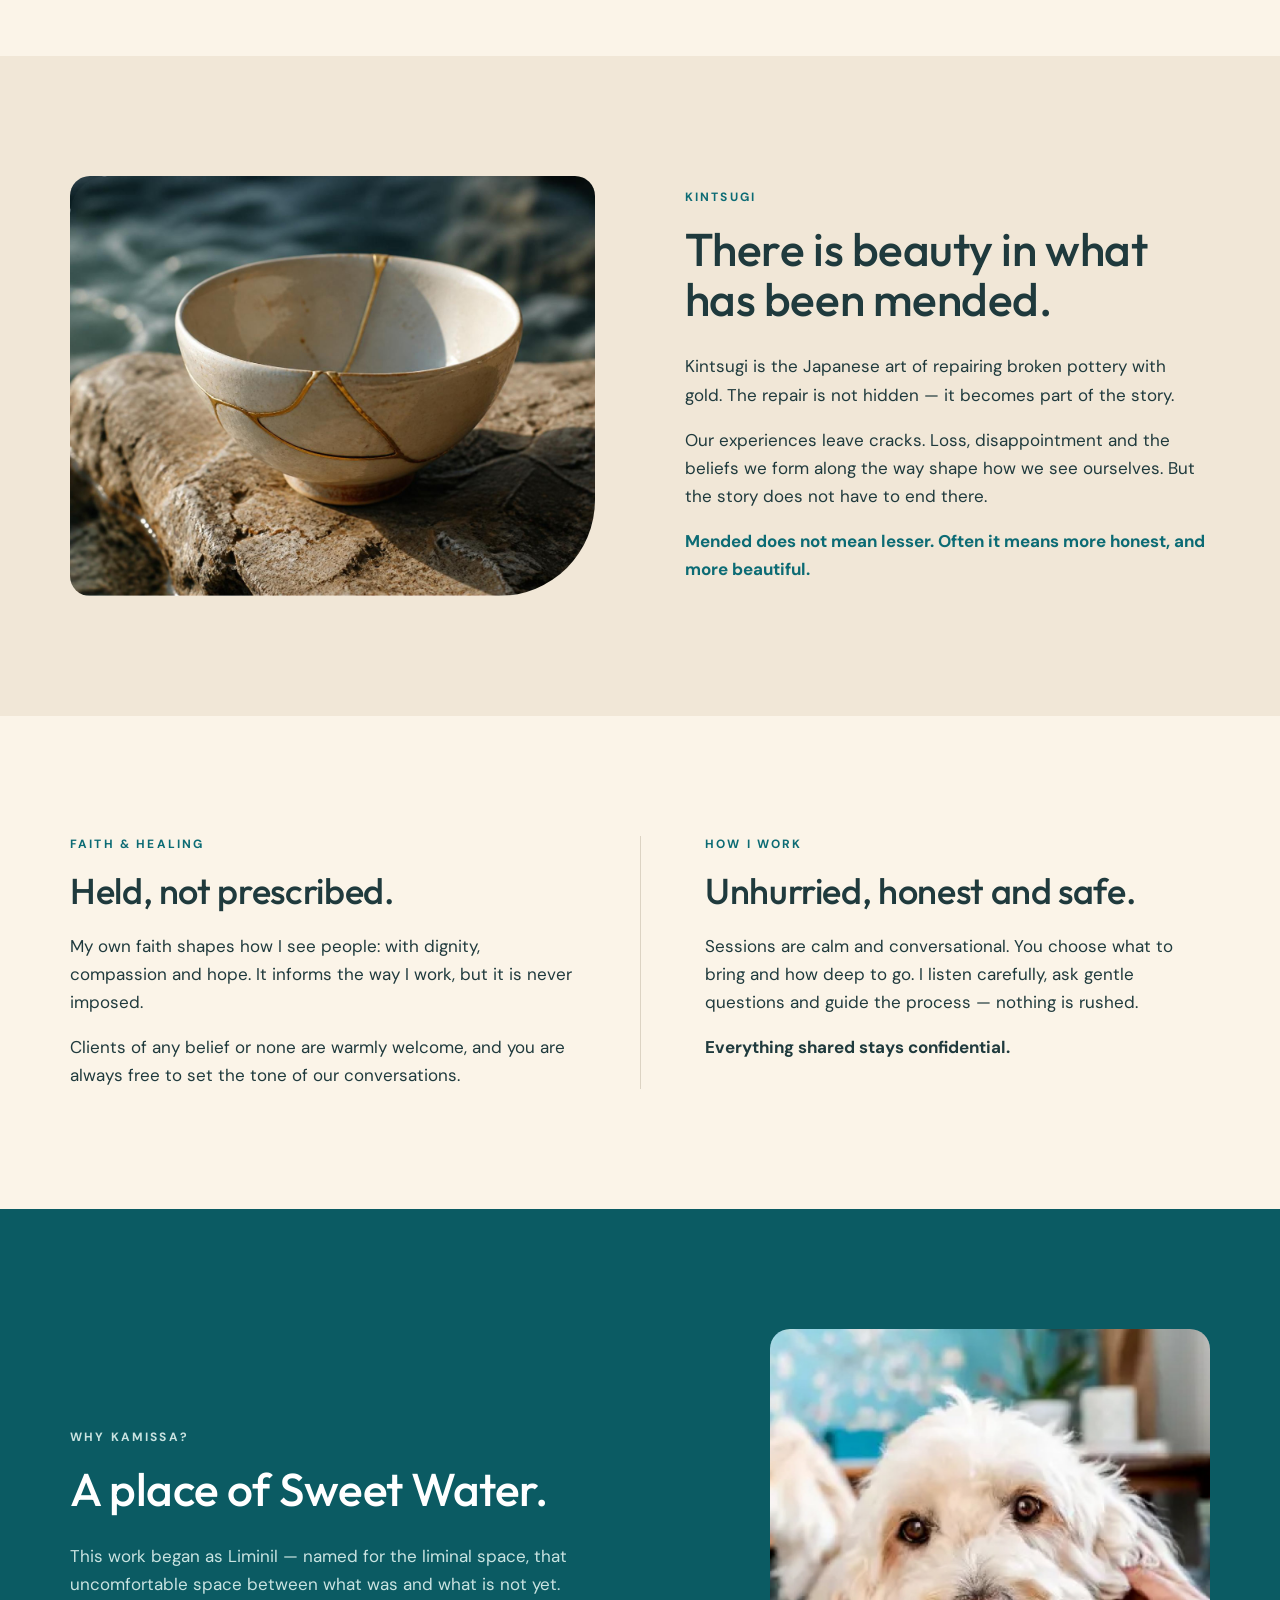
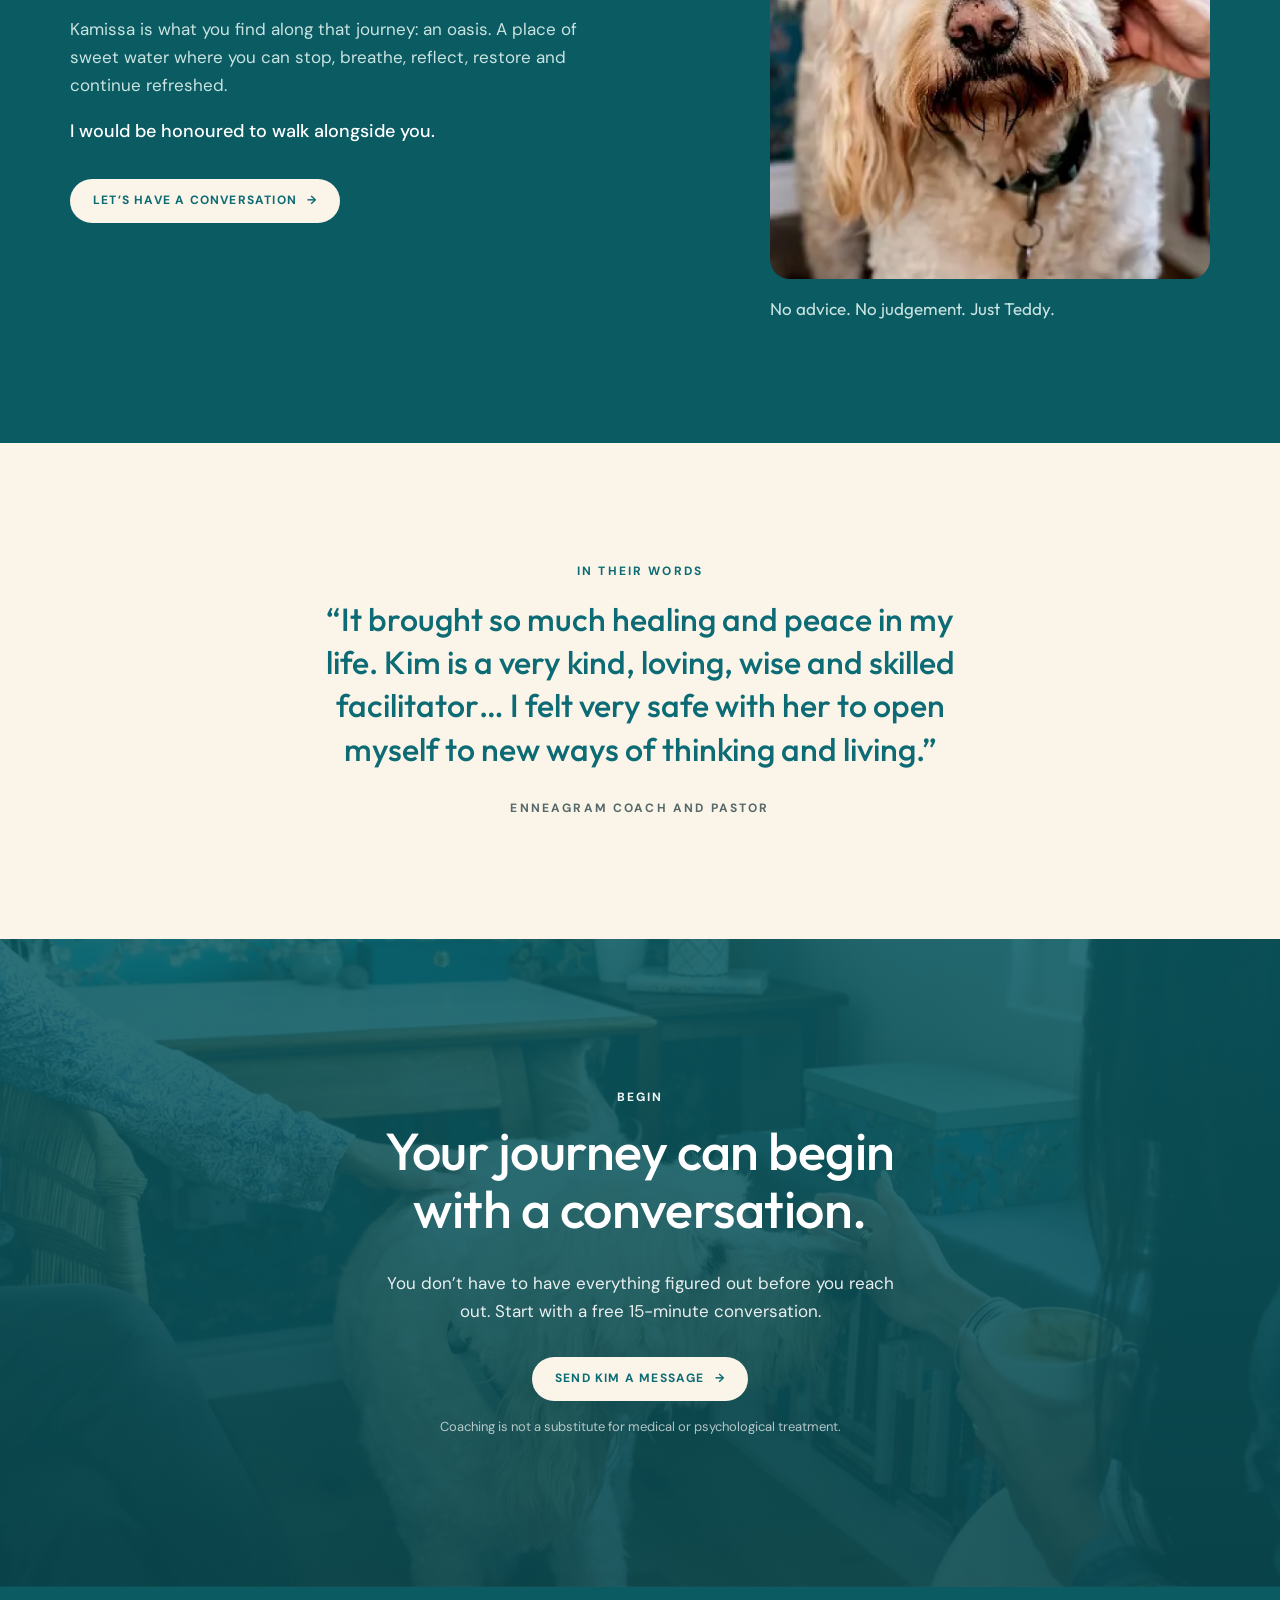
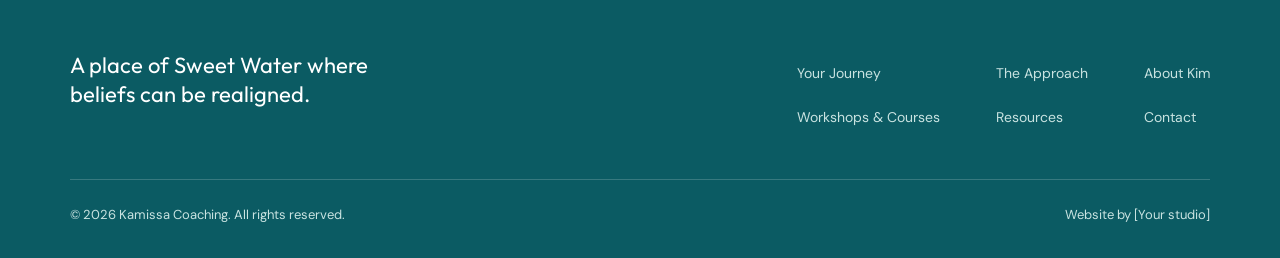
==== commit 9f8c1c06: "Turn CTA button into "Send Kim a message" email link - CTA button on all pages now links to mailto:c" ====
--- a/about-kim.html
+++ b/about-kim.html
@@ -179,7 +179,7 @@
         <p class="eyebrow eyebrow--light">Begin</p>
         <h2 id="cta-title">Your journey can begin with a conversation.</h2>
         <p>You don’t have to have everything figured out before you reach out. Start with a free 15-minute conversation.</p>
-        <a class="btn btn--secondary" href="#book" data-book>Book my free 15-minute conversation <span class="btn__arrow" aria-hidden="true">→</span></a>
+        <a class="btn btn--secondary" href="mailto:coaching@liminil.net">Send Kim a message <span class="btn__arrow" aria-hidden="true">→</span></a>
         <p class="cta__note">Coaching is not a substitute for medical or psychological treatment.</p>
       </div>
     </section>
--- a/css/styles.css
+++ b/css/styles.css
@@ -365,6 +365,20 @@
   text-decoration: none;
 }
 .site-nav__list a:hover { color: var(--teal-ink); }
+/* Active item: current page, or the home section in view (set by main.js) */
+.site-nav__list a[aria-current] {
+  display: flex;
+  align-items: center;
+  gap: 12px;
+  color: var(--teal-ink);
+}
+.site-nav__list a[aria-current]::before {
+  content: "";
+  width: 8px;
+  height: 8px;
+  border-radius: 50%;
+  background: var(--teal);
+}
 .site-nav__cta { align-self: flex-start; }
 
 /* Desktop nav needs ~1180px for seven links + CTA, so it switches at 1280px */
@@ -405,6 +419,11 @@
   }
   .site-nav__list a:hover { color: inherit; }
   .site-nav__list a:hover::after { transform: scaleX(1); }
+  .site-nav__list a[aria-current] { display: block; }
+  .site-nav__list a[aria-current]::before { content: none; }
+  .site-nav__list a[aria-current]::after { height: 2px; transform: scaleX(1); }
+  /* Stay white while the header is transparent over the home hero */
+  .site-header:not(.is-solid, .site-header--solid) .site-nav__list a[aria-current] { color: inherit; }
   .site-nav__cta { padding-inline: 18px; font-size: 0.6875rem; white-space: nowrap; }
 }
 
@@ -706,7 +725,7 @@
 }
 .cta h2 { font-size: clamp(2rem, 1.4rem + 2.6vw, 3.25rem); color: var(--white); text-wrap: balance; }
 .cta__content > p:not(.eyebrow) { max-width: 520px; margin: 0 auto 32px; color: rgb(255 255 255 / 0.9); }
-.cta .cta__note { margin: 28px auto 0; font-size: 0.8125rem; opacity: 0.75; }
+.cta__content > p.cta__note { margin: 15px auto 0; font-size: 0.8125rem; opacity: 0.75; }
 
 /* ---------- 18. Footer ---------- */
 .site-footer {
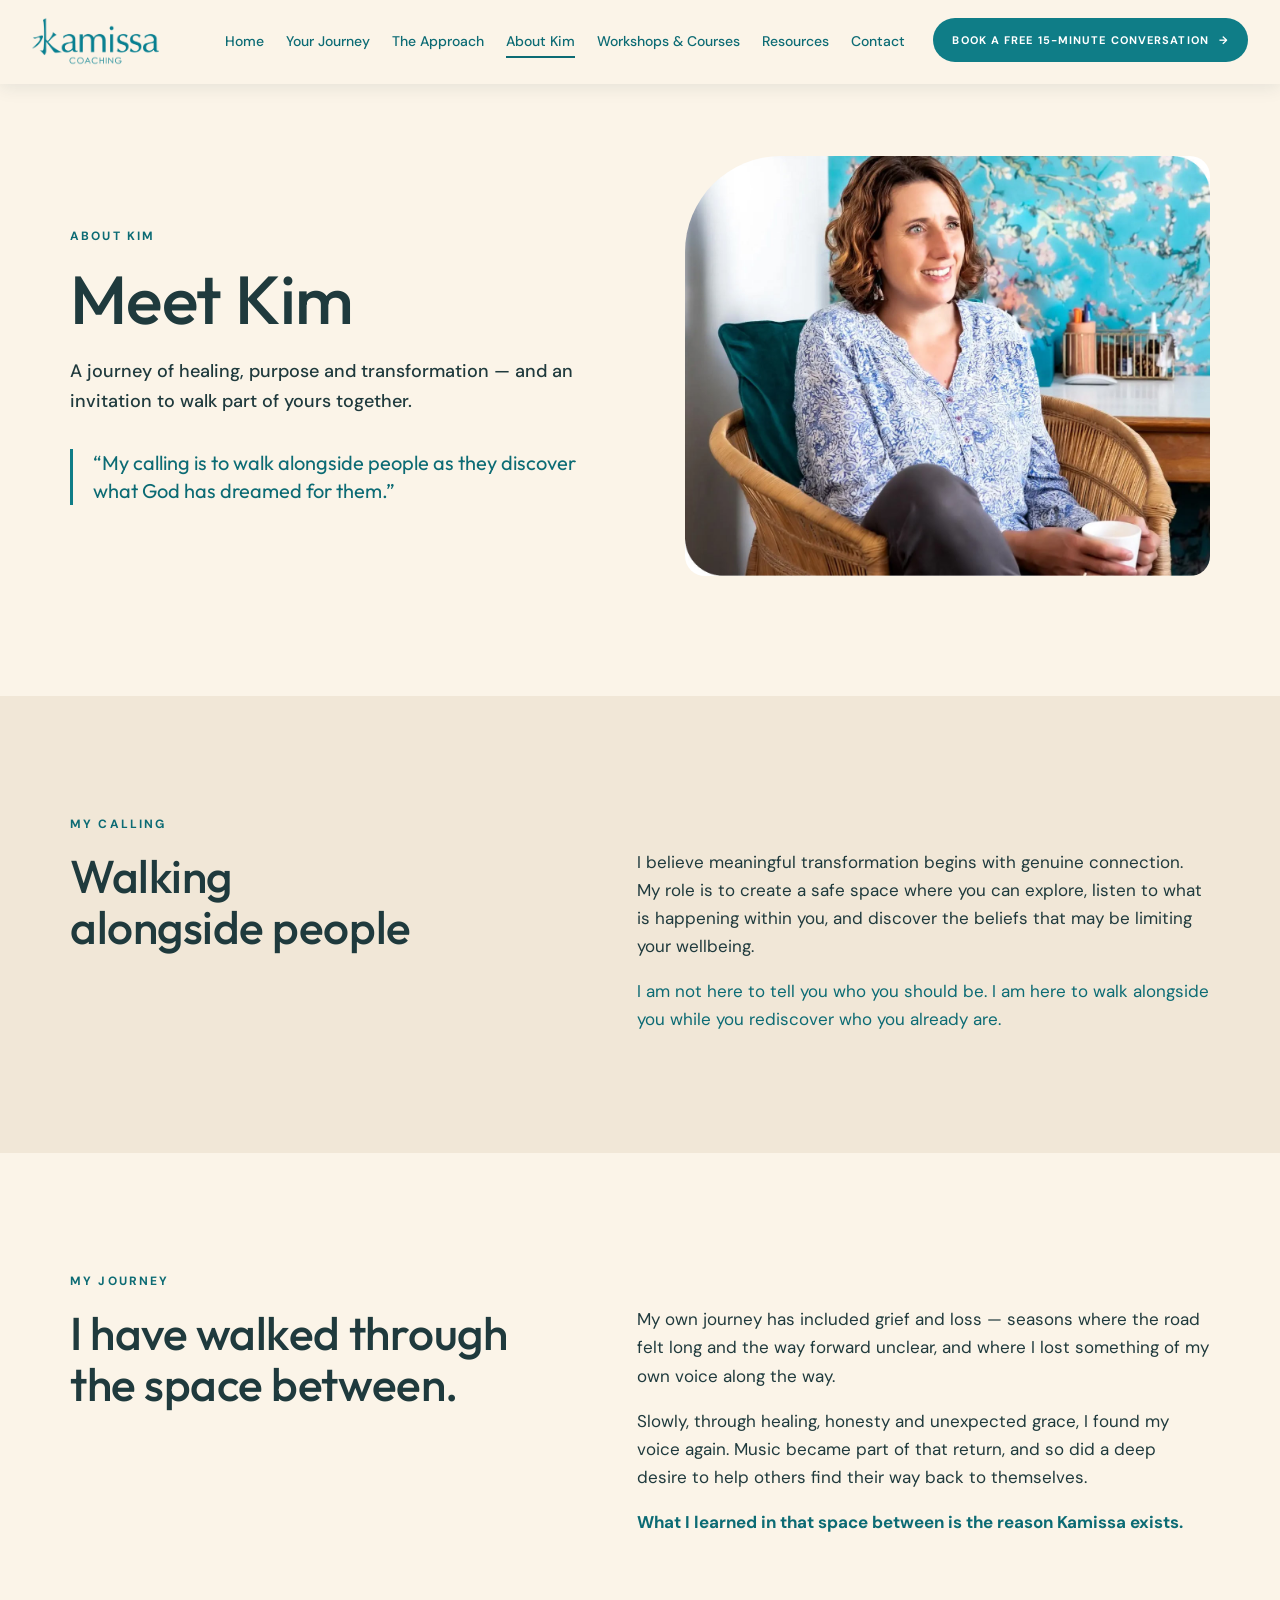
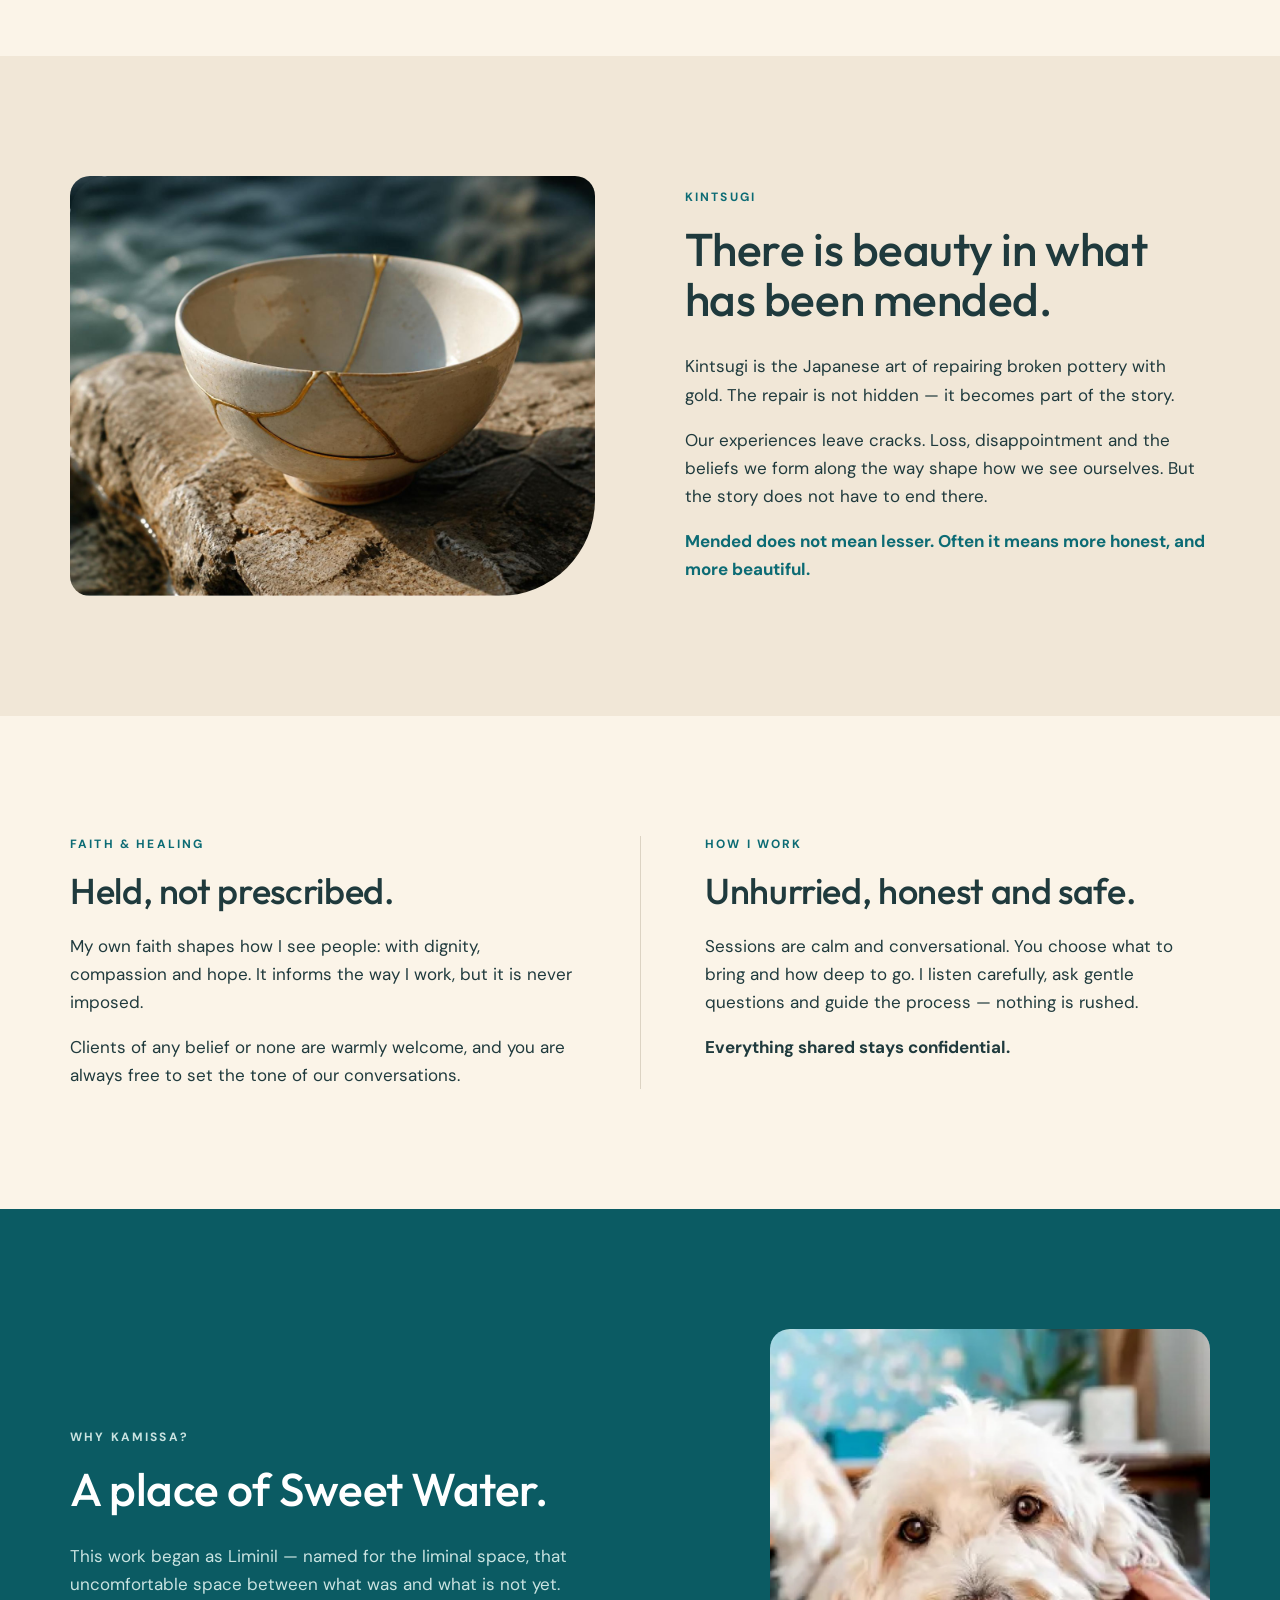
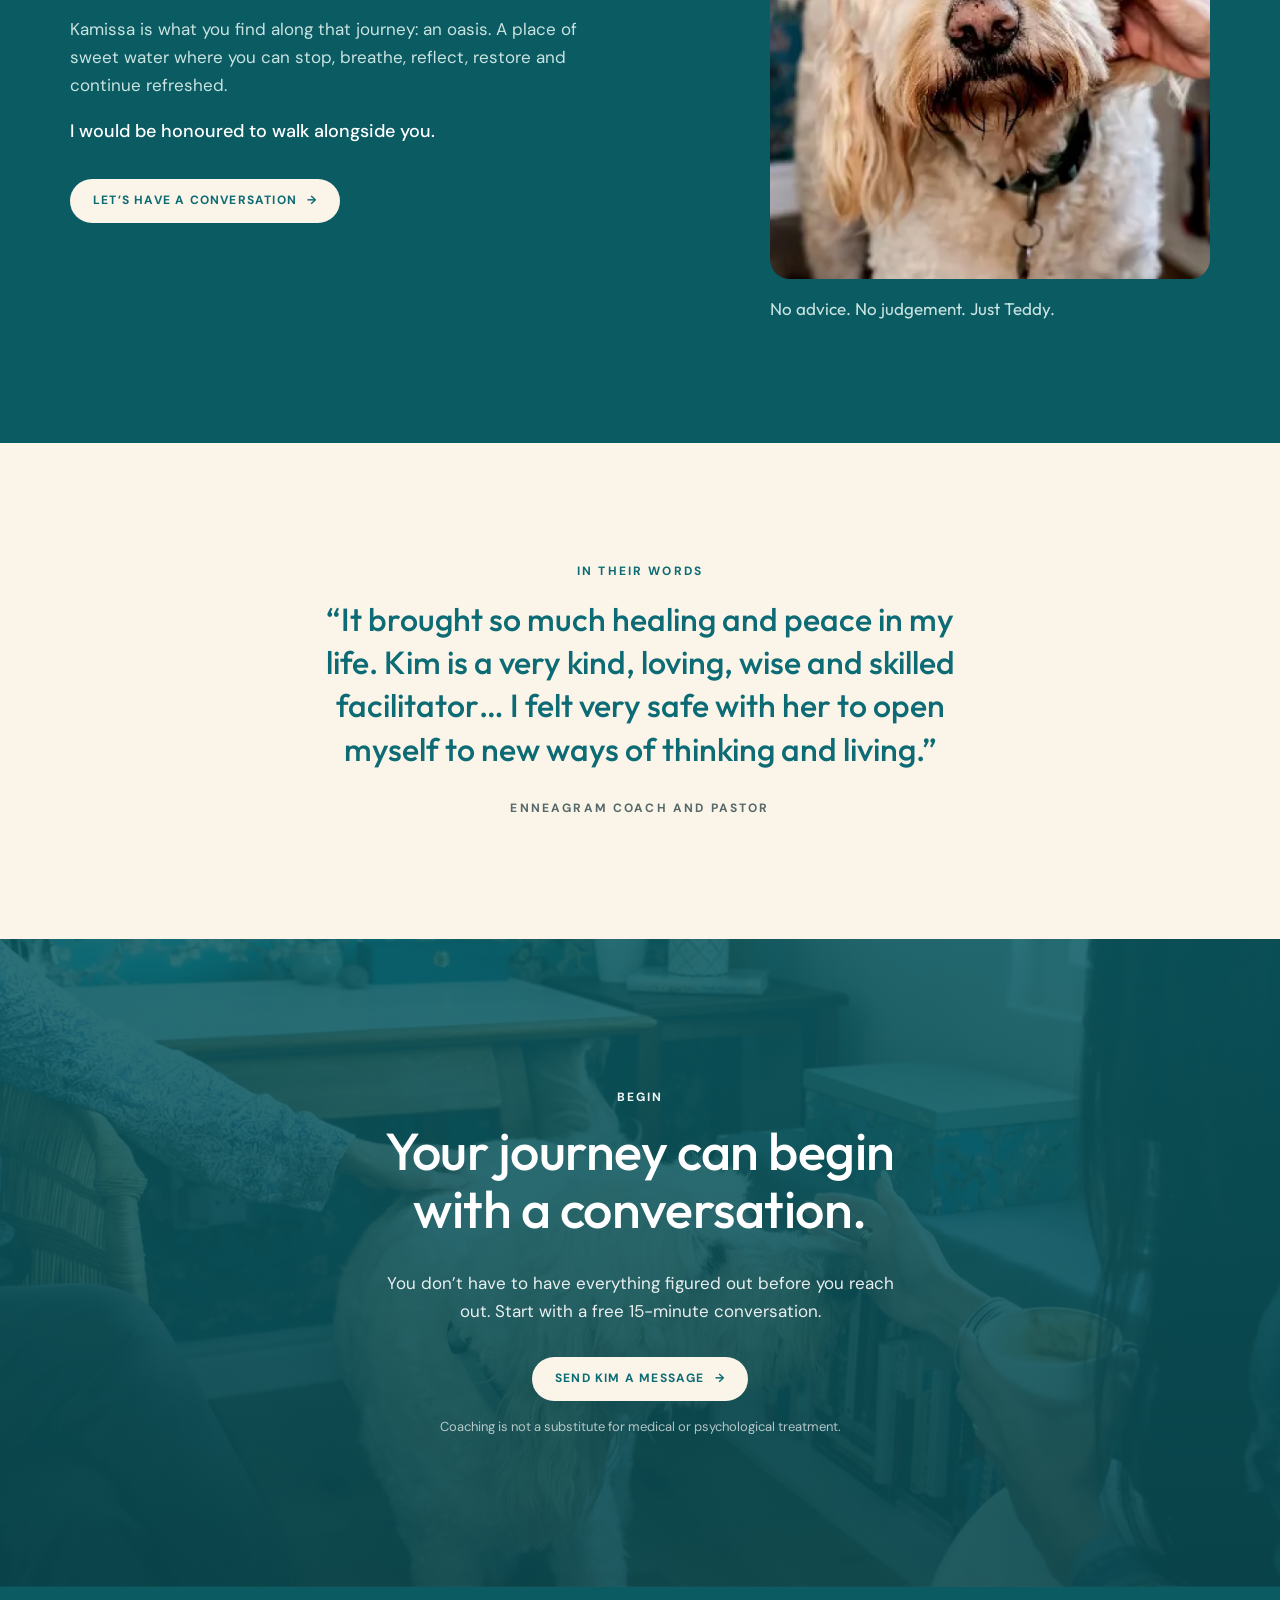
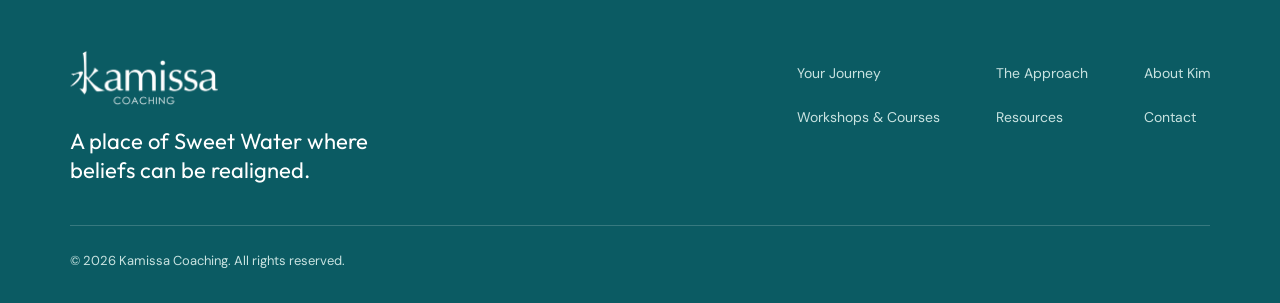
==== commit c831dc6a: "Add white logo to footer and remove credit line - Footer on all pages shows the white Kamissa logo a" ====
--- a/about-kim.html
+++ b/about-kim.html
@@ -189,7 +189,10 @@
   <footer class="site-footer">
     <div class="container">
       <div class="site-footer__top">
-        <p class="site-footer__tagline">A place of Sweet Water where beliefs can be realigned.</p>
+        <div class="site-footer__brand">
+          <img class="site-footer__logo" src="images/kamissa-logo-white.png" alt="Kamissa Coaching" width="600" height="227" loading="lazy" decoding="async">
+          <p class="site-footer__tagline">A place of Sweet Water where beliefs can be realigned.</p>
+        </div>
         <nav class="site-footer__nav" aria-label="Footer">
           <ul>
             <li><a href="index.html#journey">Your Journey</a></li>
@@ -207,7 +210,6 @@
       </div>
       <div class="site-footer__bottom">
         <p>© 2026 Kamissa Coaching. All rights reserved.</p>
-        <p>Website by [Your studio]</p>
       </div>
     </div>
   </footer>
--- a/css/styles.css
+++ b/css/styles.css
@@ -735,6 +735,11 @@
   font-size: var(--fs-small);
 }
 .site-footer__top { display: grid; gap: 40px; padding-bottom: 40px; }
+.site-footer__logo {
+  width: auto;
+  height: 56px;
+  margin-bottom: 20px;
+}
 .site-footer__tagline {
   max-width: 340px;
   font-family: var(--font-head);
@@ -759,7 +764,6 @@
   border-top: 1px solid rgb(255 255 255 / 0.18);
   font-size: 0.8125rem;
 }
-.site-footer__bottom p + p { margin-top: 0; }
 
 @media (min-width: 900px) {
   .site-footer__top { grid-template-columns: 1fr auto; align-items: start; }
